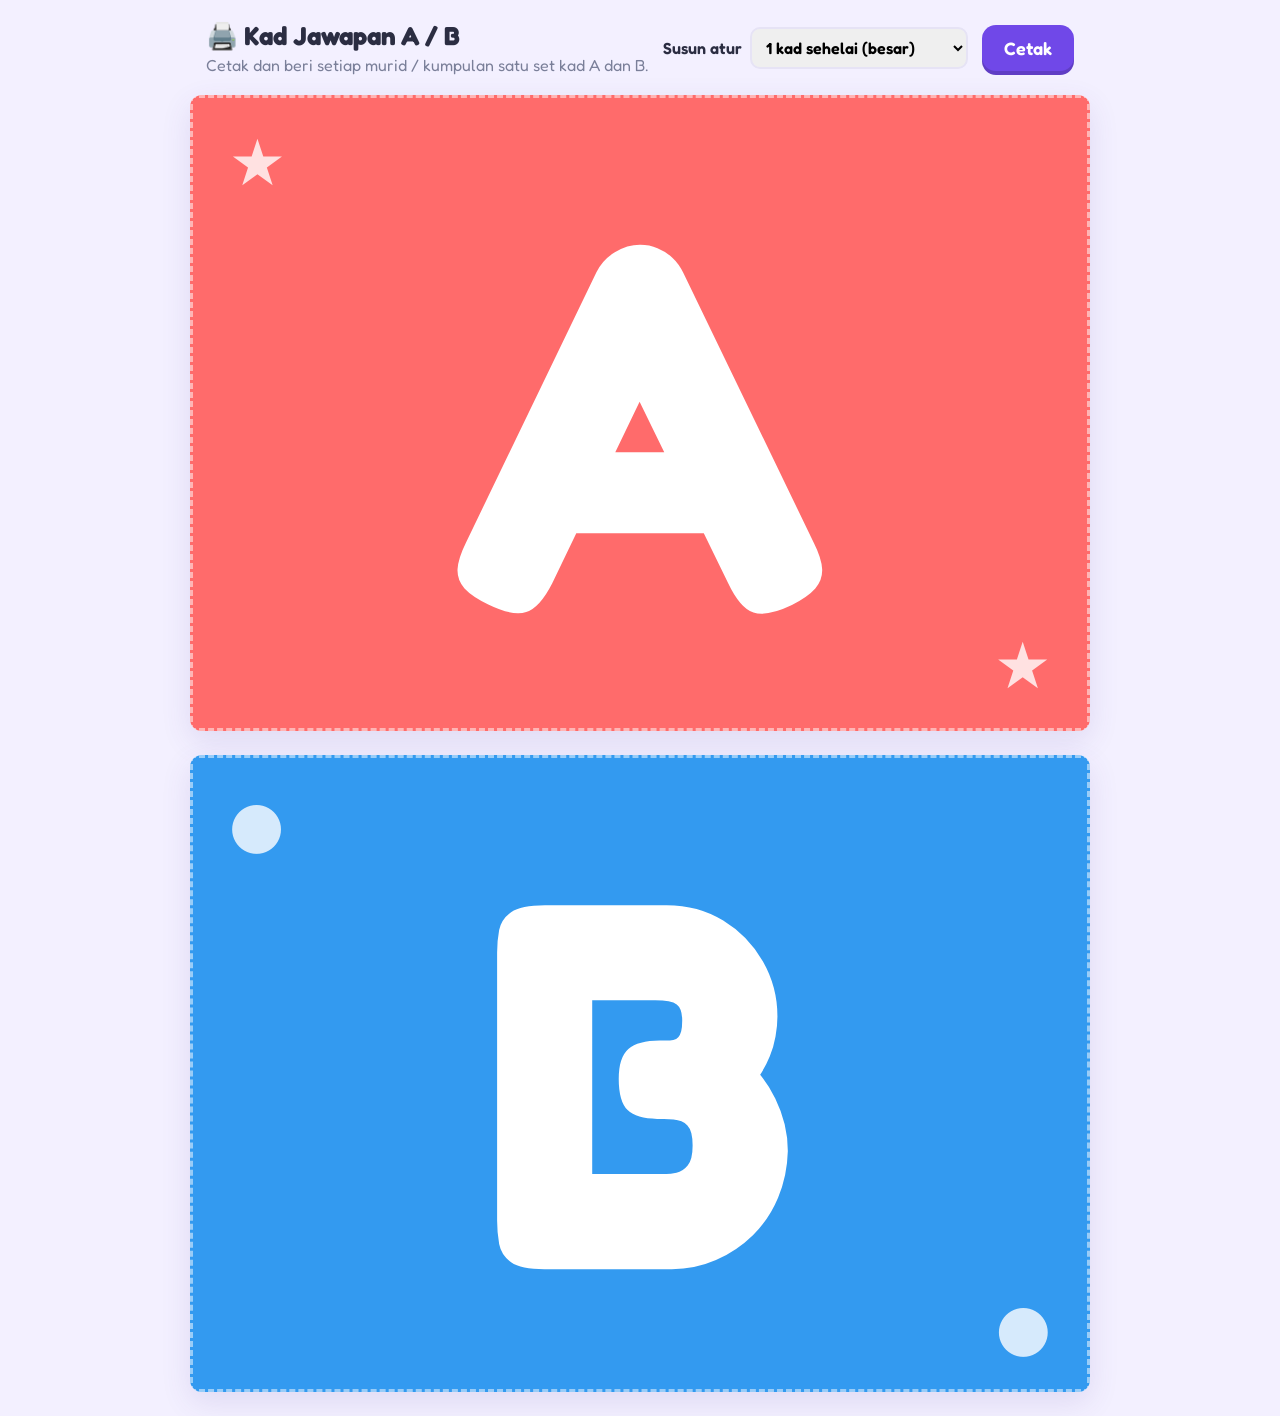
==== kad.html @ 6cd0c3fd "Tambah Mod Kad Kertas dan hadkan semua soalan kepada A / B - Mod Kad Kertas (lalai): soalan di skrin" ====
<!doctype html>
<html lang="ms">
<head>
  <meta charset="utf-8">
  <meta name="viewport" content="width=device-width, initial-scale=1">
  <title>Kad A / B</title>
  <link href="https://fonts.googleapis.com/css2?family=Fredoka:wght@600;700&display=swap" rel="stylesheet">
  <style>
    :root { --a: #ff6b6b; --b: #339af0; --ink: #2b2d42; }
    * { box-sizing: border-box; }
    body { margin: 0; font-family: "Fredoka", system-ui, sans-serif; color: var(--ink); background: #f3f0ff; }
    .bar { max-width: 900px; margin: 0 auto; padding: 20px 16px; display: flex; gap: 12px; align-items: center; justify-content: space-between; flex-wrap: wrap; }
    .bar h1 { margin: 0; font-size: 26px; }
    .bar p { margin: 4px 0 0; color: #7a7f99; }
    .bar label { display: flex; gap: 8px; align-items: center; font-weight: 600; }
    .bar select { font: inherit; padding: 8px 10px; border-radius: 10px; border: 2px solid #e6e3f5; }
    button { font: inherit; font-size: 18px; font-weight: 600; border: 0; border-radius: 14px; padding: 12px 22px; background: #7048e8; color: #fff; cursor: pointer; box-shadow: 0 4px 0 #5f3dc4; }
    .sheet { width: 100%; max-width: 900px; margin: 0 auto 24px; background: #fff; aspect-ratio: 297 / 210; display: grid; border-radius: 12px; box-shadow: 0 10px 30px rgba(80,60,160,.12); overflow: hidden; }
    .sheet.n2 { grid-template-columns: 1fr 1fr; }
    .card { display: flex; flex-direction: column; align-items: center; justify-content: center; color: #fff; position: relative; border: 3px dashed rgba(255,255,255,.5); }
    .card.a { background: var(--a); } .card.b { background: var(--b); }
    .card .l { font-size: min(60vw, 520px); line-height: .9; font-weight: 700; }
    .sheet.n2 .card .l { font-size: min(30vw, 300px); }
    .card .s { position: absolute; top: 4%; left: 4%; font-size: min(8vw, 64px); opacity: .8; }
    .card .s2 { left: auto; right: 4%; top: auto; bottom: 4%; }
    @media print {
      @page { size: A4 landscape; margin: 0; }
      body { background: #fff; }
      .bar { display: none; }
      .sheet { max-width: none; width: 297mm; height: 210mm; aspect-ratio: auto; margin: 0; border-radius: 0; box-shadow: none; page-break-after: always; break-after: page; }
      .card { -webkit-print-color-adjust: exact; print-color-adjust: exact; }
      .card .l { font-size: 170mm; }
      .sheet.n2 .card .l { font-size: 120mm; }
      .card .s { font-size: 18mm; }
    }
  </style>
</head>
<body>
  <div class="bar">
    <div>
      <h1>🖨️ Kad Jawapan A / B</h1>
      <p>Cetak dan beri setiap murid / kumpulan satu set kad A dan B.</p>
    </div>
    <label>Susun atur
      <select id="layout">
        <option value="1">1 kad sehelai (besar)</option>
        <option value="2">A + B sehelai (lipat dua)</option>
      </select>
    </label>
    <button onclick="window.print()">Cetak</button>
  </div>
  <div id="sheets"></div>
  <script>
    const card = (k) => `<div class="card ${k.toLowerCase()}"><span class="s">${k === "A" ? "★" : "●"}</span><span class="l">${k}</span><span class="s s2">${k === "A" ? "★" : "●"}</span></div>`;
    function render() {
      const n = document.getElementById("layout").value;
      document.getElementById("sheets").innerHTML = n === "2"
        ? `<div class="sheet n2">${card("A")}${card("B")}</div>`
        : `<div class="sheet">${card("A")}</div><div class="sheet">${card("B")}</div>`;
    }
    document.getElementById("layout").onchange = render;
    render();
  </script>
</body>
</html>
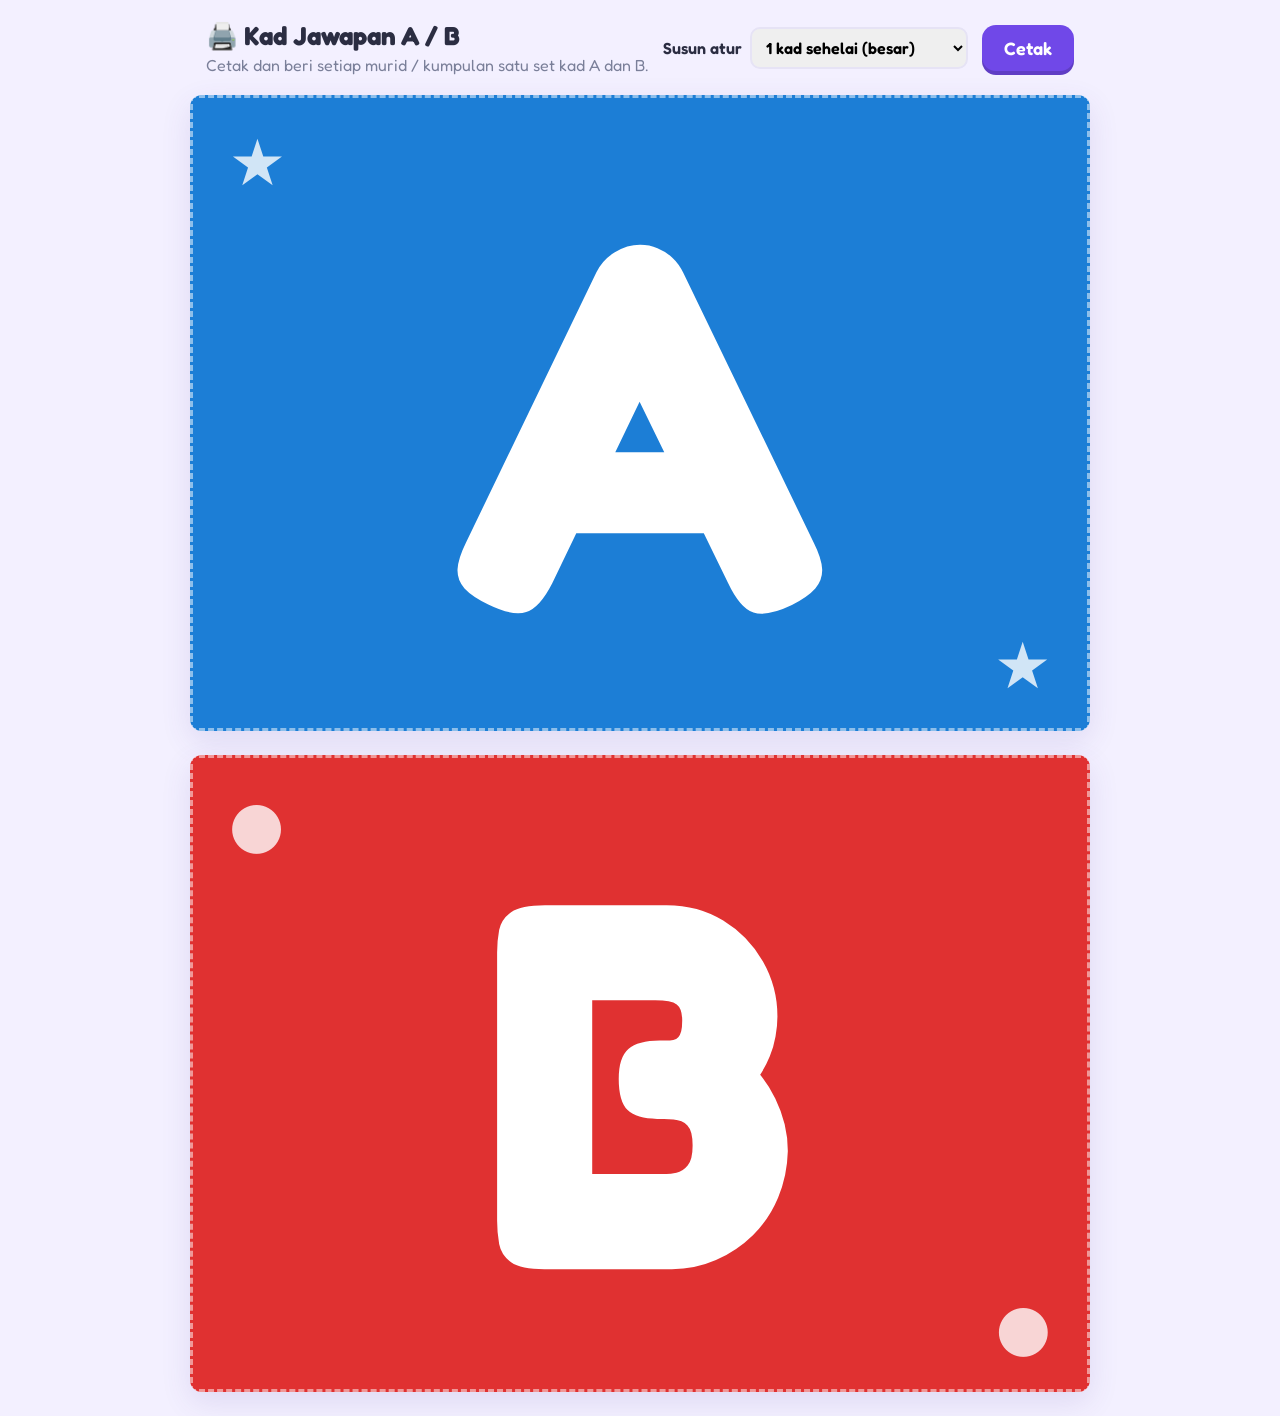
==== commit b979d9e3: "Tukar warna jawapan: A biru, B merah (sama dengan Q-Card bercetak) Warna A dan B di skrin permainan," ====
--- a/kad.html
+++ b/kad.html
@@ -6,7 +6,7 @@
   <title>Kad A / B</title>
   <link href="https://fonts.googleapis.com/css2?family=Fredoka:wght@600;700&display=swap" rel="stylesheet">
   <style>
-    :root { --a: #ff6b6b; --b: #339af0; --ink: #2b2d42; }
+    :root { --a: #1c7ed6; --b: #e03131; --ink: #2b2d42; }
     * { box-sizing: border-box; }
     body { margin: 0; font-family: "Fredoka", system-ui, sans-serif; color: var(--ink); background: #f3f0ff; }
     .bar { max-width: 900px; margin: 0 auto; padding: 20px 16px; display: flex; gap: 12px; align-items: center; justify-content: space-between; flex-wrap: wrap; }
